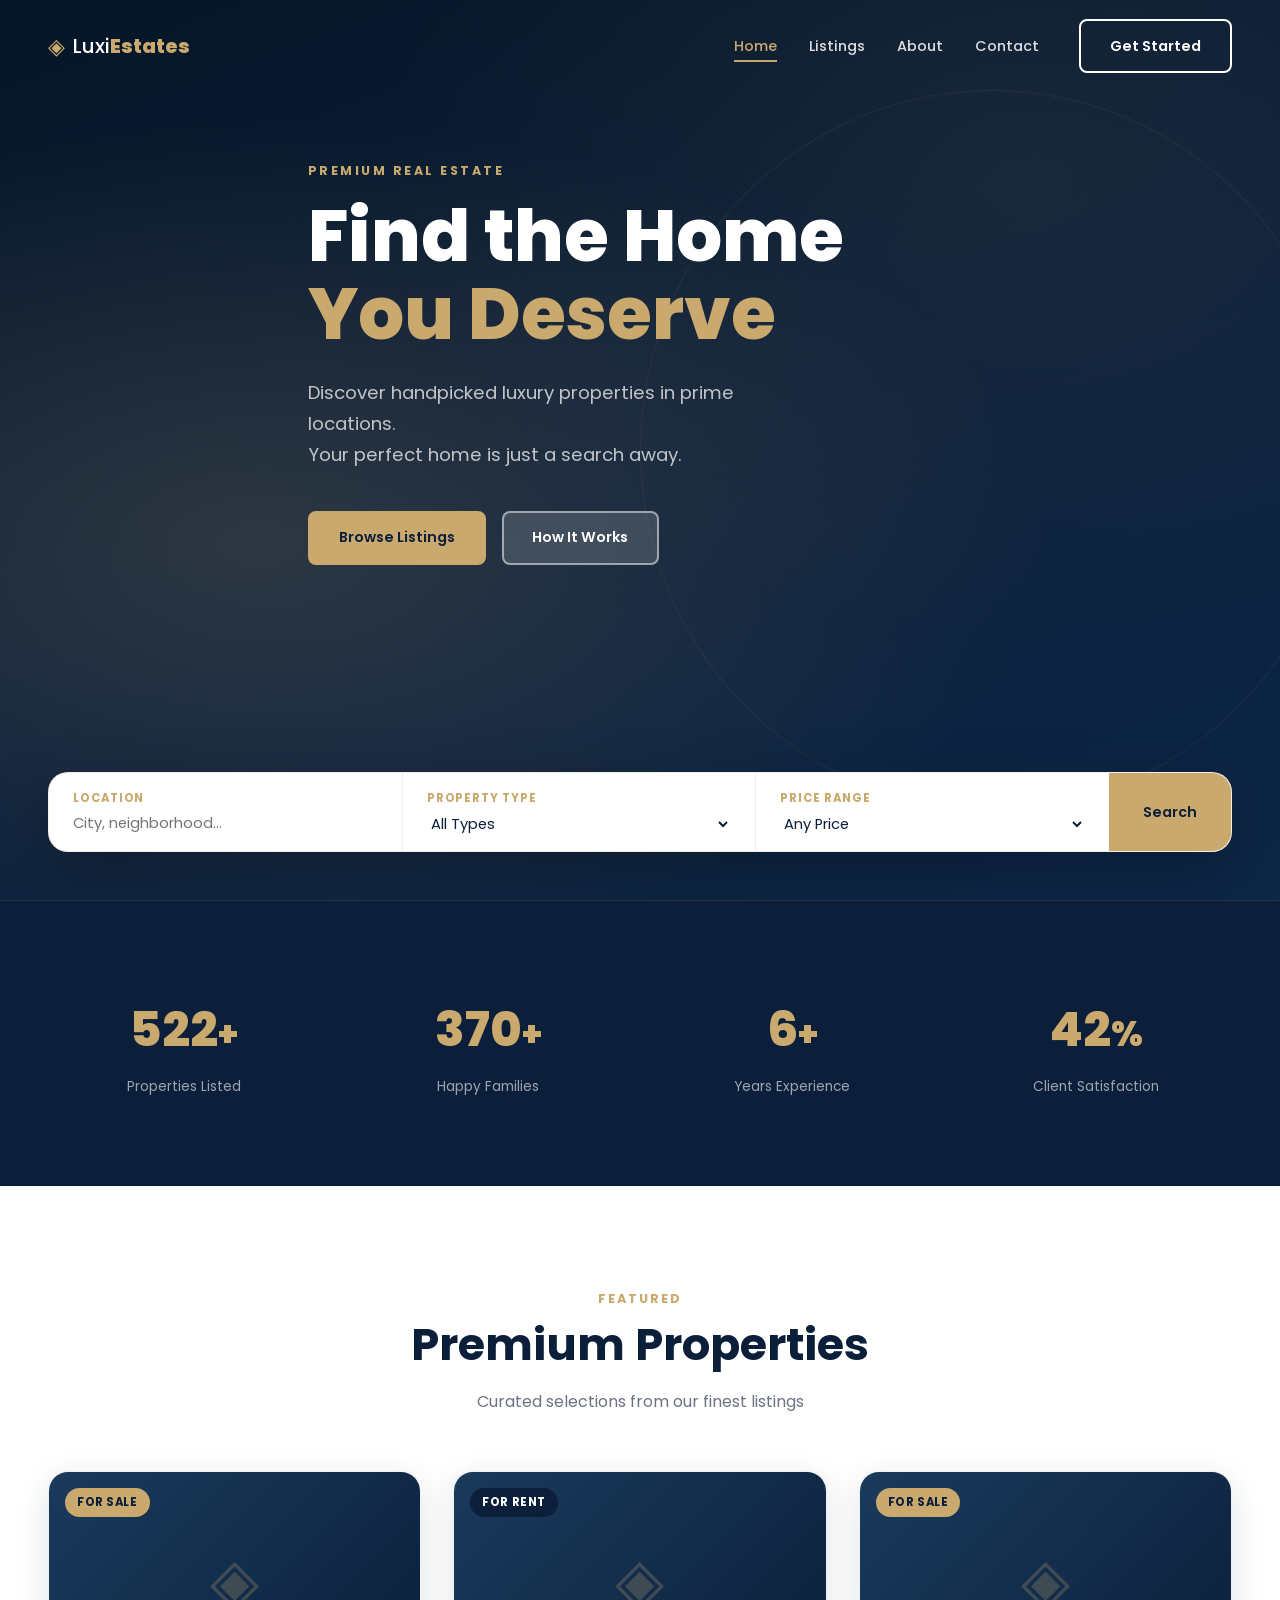
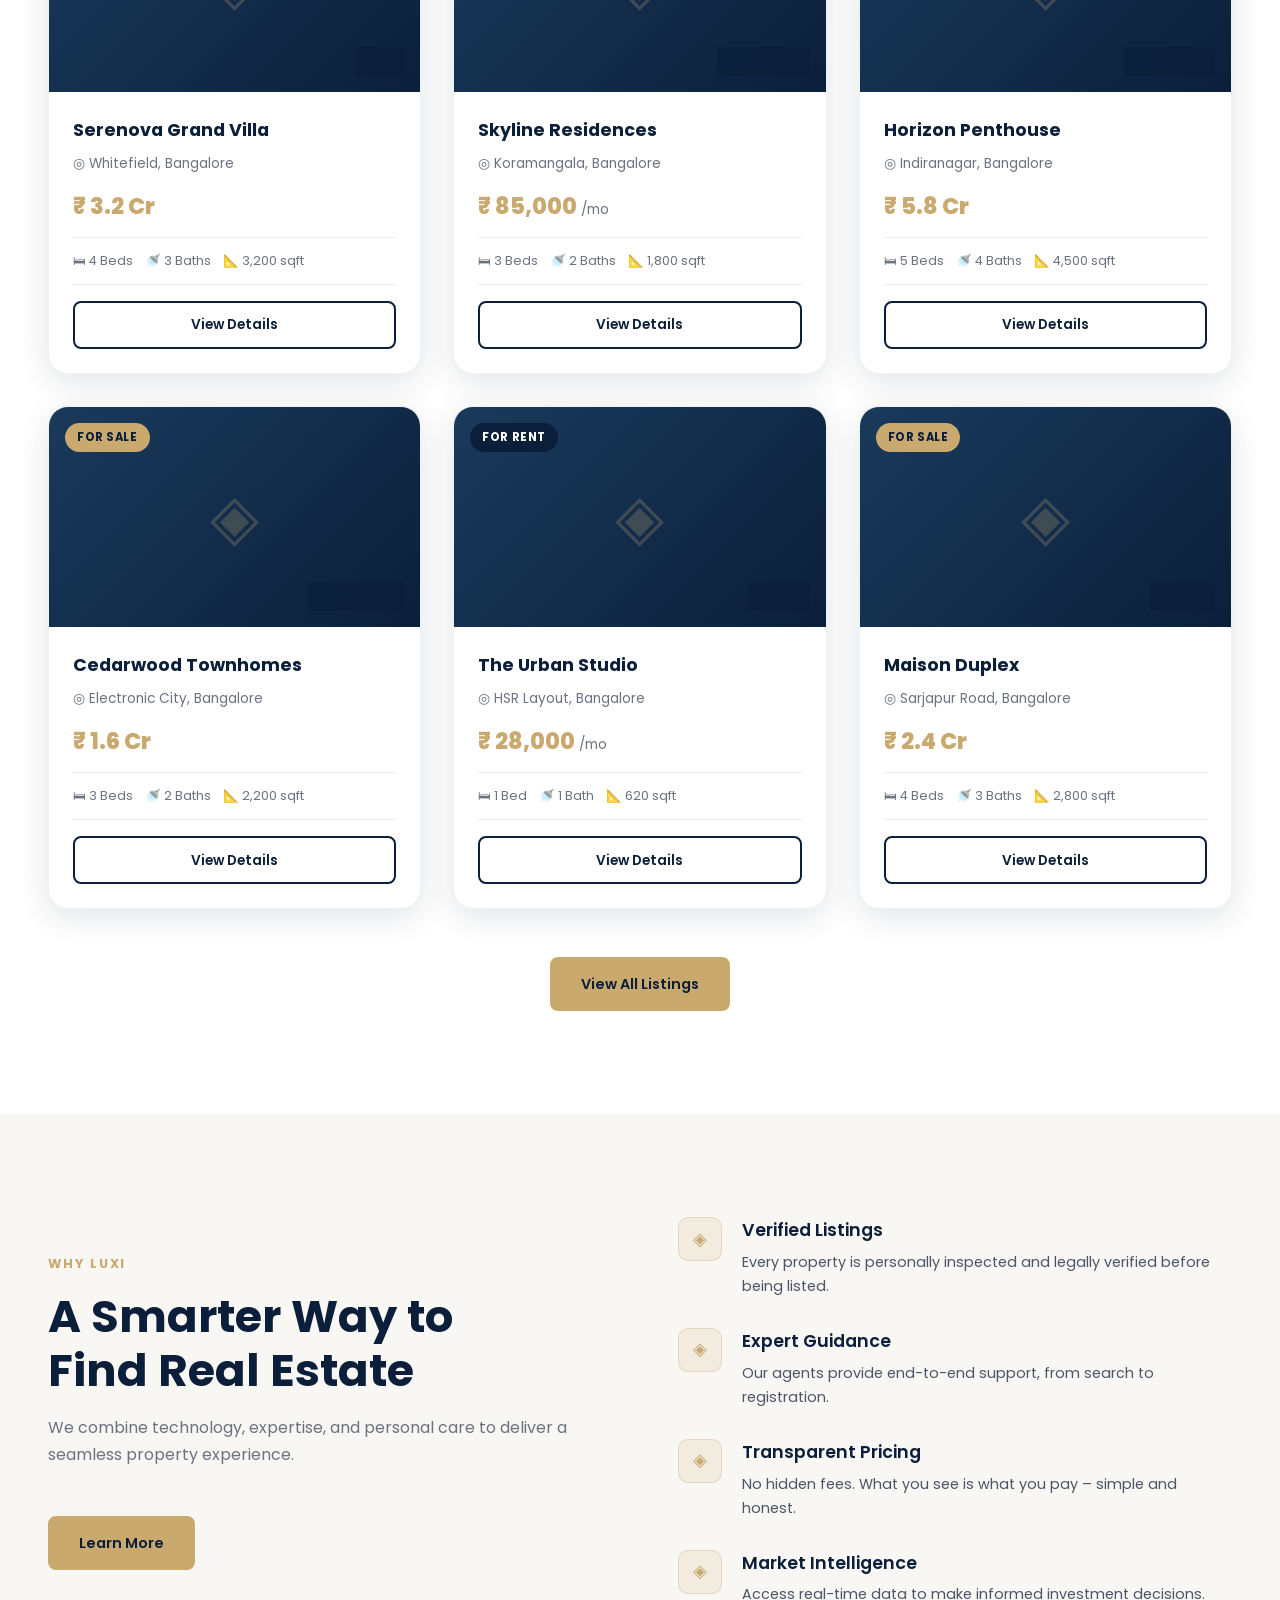
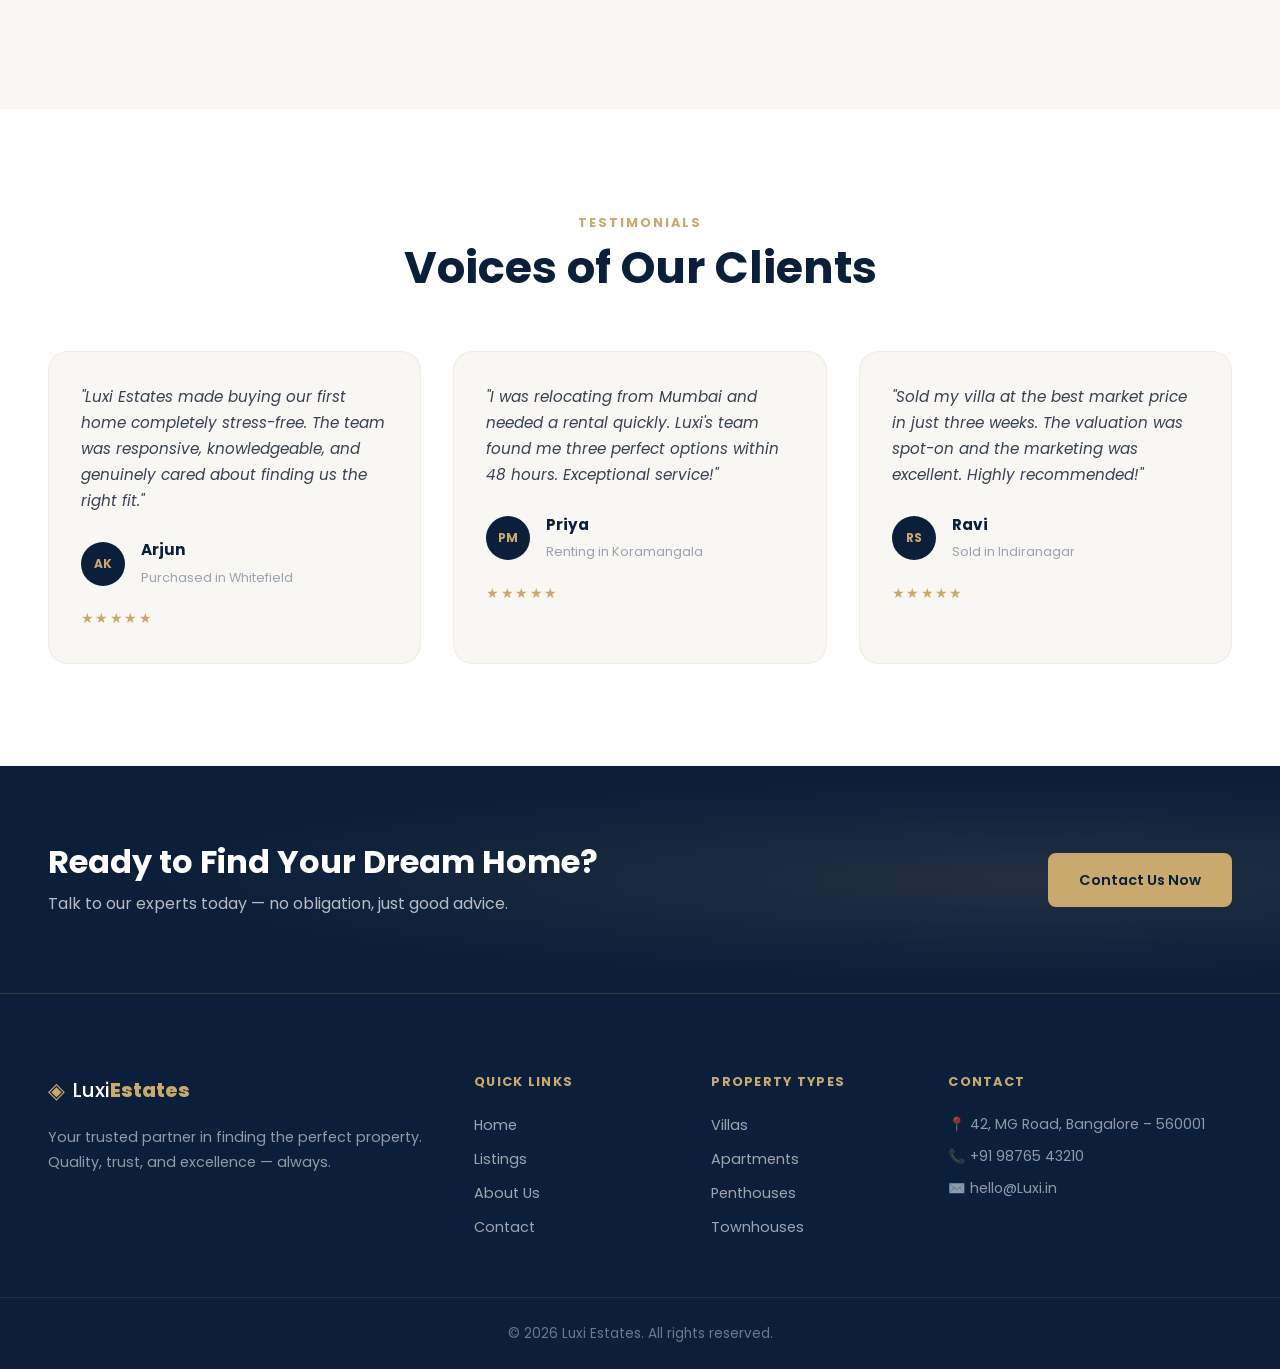
==== index.html @ d717db20 "first commit" ====
<!DOCTYPE html>
<html lang="en">
<head>
  <meta charset="UTF-8" />
  <meta name="viewport" content="width=device-width, initial-scale=1.0" />
  <title>Luxi Estates – Find Your Dream Home</title>
  <link rel="stylesheet" href="css/style.css" />
  <link rel="stylesheet" href="css/home.css" />
  <link href="https://fonts.googleapis.com/css2?family=Poppins:wght@300;400;500;600;700;800&display=swap" rel="stylesheet" />
</head>
<body>

  <header class="header" id="header">
    <div class="container header__inner">
      <a href="index.html" class="logo">
        <span class="logo__icon">◈</span>
        <span class="logo__text">Luxi<strong>Estates</strong></span>
      </a>
      <nav class="nav" id="nav">
        <a href="index.html" class="nav__link active">Home</a>
        <a href="listings.html" class="nav__link">Listings</a>
        <a href="about.html" class="nav__link">About</a>
        <a href="contact.html" class="nav__link">Contact</a>
        <a href="contact.html" class="btn btn--outline nav__cta">Get Started</a>
      </nav>
      <button class="hamburger" id="hamburger" aria-label="Toggle menu">
        <span></span><span></span><span></span>
      </button>
    </div>
  </header>

  <section class="home">
    <div class="homebg">
    </div>
    <div class="container homecontent">
      <p class="home__eyebrow fade-up">Premium Real Estate</p>
      <h1 class="home__title fade-up">Find the Home<br /><em>You Deserve</em></h1>
      <p class="home__sub fade-up">Discover handpicked luxury properties in prime locations.<br />Your perfect home is just a search away.</p>
      <div class="home__actions fade-up">
        <a href="listings.html" class="btn btn--primary">Browse Listings</a>
        <a href="about.html" class="btn btn--ghost">How It Works</a>
      </div>
    </div>
    <div class="home__search fade-up">
      <div class="container">
        <form class="search-bar" onsubmit="handleSearch(event)">
          <div class="search-bar__group">
            <label>Location</label>
            <input type="text" placeholder="City, neighborhood..." />
          </div>
          <div class="search-bar__group">
            <label>Property Type</label>
            <select>
              <option>All Types</option>
              <option>Villa</option>
              <option>Apartment</option>
              <option>Penthouse</option>
              <option>Townhouse</option>
            </select>
          </div>
          <div class="search-bar__group">
            <label>Price Range</label>
            <select>
              <option>Any Price</option>
              <option>Under ₹50L</option>
              <option>₹50L – ₹1Cr</option>
              <option>₹1Cr – ₹3Cr</option>
              <option>Above ₹3Cr</option>
            </select>
          </div>
          <button type="submit" class="btn btn--primary search-bar__btn">Search</button>
        </form>
      </div>
    </div>
  </section>

  <section class="stats">
    <div class="container stats__grid">
      <div class="stat-card fade-up">
        <span class="stat-card__num" data-target="1200">0</span><span class="stat-card__suffix">+</span>
        <p>Properties Listed</p>
      </div>
      <div class="stat-card fade-up">
        <span class="stat-card__num" data-target="850">0</span><span class="stat-card__suffix">+</span>
        <p>Happy Families</p>
      </div>
      <div class="stat-card fade-up">
        <span class="stat-card__num" data-target="15">0</span><span class="stat-card__suffix">+</span>
        <p>Years Experience</p>
      </div>
      <div class="stat-card fade-up">
        <span class="stat-card__num" data-target="98">0</span><span class="stat-card__suffix">%</span>
        <p>Client Satisfaction</p>
      </div>
    </div>
  </section>

  <section class="section featured">
    <div class="container">
      <div class="section__header fade-up">
        <p class="section__eyebrow">Featured</p>
        <h2 class="section__title">Premium Properties</h2>
        <p class="section__sub">Curated selections from our finest listings</p>
      </div>
      <div class="cards-grid">

        <article class="prop-card fade-up">
          <div class="prop-card__img-wrap">
            <img src="images/prop1.jpg" alt="Modern Villa" class="prop-card__img" onerror="this.style.display='none';this.parentElement.classList.add('img-placeholder')" />
            <span class="prop-card__badge">For Sale</span>
            <span class="prop-card__type">Villa</span>
          </div>
          <div class="prop-card__body">
            <h3 class="prop-card__title">Serenova Grand Villa</h3>
            <p class="prop-card__loc">◎ Whitefield, Bangalore</p>
            <p class="prop-card__price">₹ 3.2 Cr</p>
            <div class="prop-card__meta">
              <span>🛏 4 Beds</span>
              <span>🚿 3 Baths</span>
              <span>📐 3,200 sqft</span>
            </div>
            <a href="listings.html" class="btn btn--outline prop-card__btn">View Details</a>
          </div>
        </article>

        <article class="prop-card fade-up">
          <div class="prop-card__img-wrap">
            <img src="images/prop2.jpg" alt="Luxury Apartment" class="prop-card__img" onerror="this.style.display='none';this.parentElement.classList.add('img-placeholder')" />
            <span class="prop-card__badge badge--rent">For Rent</span>
            <span class="prop-card__type">Apartment</span>
          </div>
          <div class="prop-card__body">
            <h3 class="prop-card__title">Skyline Residences</h3>
            <p class="prop-card__loc">◎ Koramangala, Bangalore</p>
            <p class="prop-card__price">₹ 85,000 <span>/mo</span></p>
            <div class="prop-card__meta">
              <span>🛏 3 Beds</span>
              <span>🚿 2 Baths</span>
              <span>📐 1,800 sqft</span>
            </div>
            <a href="listings.html" class="btn btn--outline prop-card__btn">View Details</a>
          </div>
        </article>

        <article class="prop-card fade-up">
          <div class="prop-card__img-wrap">
            <img src="images/prop3.jpg" alt="Penthouse" class="prop-card__img" onerror="this.style.display='none';this.parentElement.classList.add('img-placeholder')" />
            <span class="prop-card__badge">For Sale</span>
            <span class="prop-card__type">Penthouse</span>
          </div>
          <div class="prop-card__body">
            <h3 class="prop-card__title">Horizon Penthouse</h3>
            <p class="prop-card__loc">◎ Indiranagar, Bangalore</p>
            <p class="prop-card__price">₹ 5.8 Cr</p>
            <div class="prop-card__meta">
              <span>🛏 5 Beds</span>
              <span>🚿 4 Baths</span>
              <span>📐 4,500 sqft</span>
            </div>
            <a href="listings.html" class="btn btn--outline prop-card__btn">View Details</a>
          </div>
        </article>

        <article class="prop-card fade-up">
          <div class="prop-card__img-wrap">
            <img src="images/prop4.jpg" alt="Townhouse" class="prop-card__img" onerror="this.style.display='none';this.parentElement.classList.add('img-placeholder')" />
            <span class="prop-card__badge">For Sale</span>
            <span class="prop-card__type">Townhouse</span>
          </div>
          <div class="prop-card__body">
            <h3 class="prop-card__title">Cedarwood Townhomes</h3>
            <p class="prop-card__loc">◎ Electronic City, Bangalore</p>
            <p class="prop-card__price">₹ 1.6 Cr</p>
            <div class="prop-card__meta">
              <span>🛏 3 Beds</span>
              <span>🚿 2 Baths</span>
              <span>📐 2,200 sqft</span>
            </div>
            <a href="listings.html" class="btn btn--outline prop-card__btn">View Details</a>
          </div>
        </article>

        <article class="prop-card fade-up">
          <div class="prop-card__img-wrap">
            <img src="images/prop5.jpg" alt="Studio" class="prop-card__img" onerror="this.style.display='none';this.parentElement.classList.add('img-placeholder')" />
            <span class="prop-card__badge badge--rent">For Rent</span>
            <span class="prop-card__type">Studio</span>
          </div>
          <div class="prop-card__body">
            <h3 class="prop-card__title">The Urban Studio</h3>
            <p class="prop-card__loc">◎ HSR Layout, Bangalore</p>
            <p class="prop-card__price">₹ 28,000 <span>/mo</span></p>
            <div class="prop-card__meta">
              <span>🛏 1 Bed</span>
              <span>🚿 1 Bath</span>
              <span>📐 620 sqft</span>
            </div>
            <a href="listings.html" class="btn btn--outline prop-card__btn">View Details</a>
          </div>
        </article>

        <article class="prop-card fade-up">
          <div class="prop-card__img-wrap">
            <img src="images/prop6.jpg" alt="Duplex" class="prop-card__img" onerror="this.style.display='none';this.parentElement.classList.add('img-placeholder')" />
            <span class="prop-card__badge">For Sale</span>
            <span class="prop-card__type">Duplex</span>
          </div>
          <div class="prop-card__body">
            <h3 class="prop-card__title">Maison Duplex</h3>
            <p class="prop-card__loc">◎ Sarjapur Road, Bangalore</p>
            <p class="prop-card__price">₹ 2.4 Cr</p>
            <div class="prop-card__meta">
              <span>🛏 4 Beds</span>
              <span>🚿 3 Baths</span>
              <span>📐 2,800 sqft</span>
            </div>
            <a href="listings.html" class="btn btn--outline prop-card__btn">View Details</a>
          </div>
        </article>

      </div>
      <div class="section__cta fade-up">
        <a href="listings.html" class="btn btn--primary">View All Listings</a>
      </div>
    </div>
  </section>

  <section class="section why-us">
    <div class="container why-us__inner">
      <div class="why-us__text fade-up">
        <p class="section__eyebrow">Why Luxi</p>
        <h2 class="section__title">A Smarter Way to<br />Find Real Estate</h2>
        <p class="section__sub">We combine technology, expertise, and personal care to deliver a seamless property experience.</p>
        <a href="about.html" class="btn btn--primary" style="margin-top:2rem">Learn More</a>
      </div>
      <div class="why-us__features fade-up">
        <div class="feature">
          <div class="feature__icon">◈</div>
          <div>
            <h4>Verified Listings</h4>
            <p>Every property is personally inspected and legally verified before being listed.</p>
          </div>
        </div>
        <div class="feature">
          <div class="feature__icon">◈</div>
          <div>
            <h4>Expert Guidance</h4>
            <p>Our agents provide end-to-end support, from search to registration.</p>
          </div>
        </div>
        <div class="feature">
          <div class="feature__icon">◈</div>
          <div>
            <h4>Transparent Pricing</h4>
            <p>No hidden fees. What you see is what you pay – simple and honest.</p>
          </div>
        </div>
        <div class="feature">
          <div class="feature__icon">◈</div>
          <div>
            <h4>Market Intelligence</h4>
            <p>Access real-time data to make informed investment decisions.</p>
          </div>
        </div>
      </div>
    </div>
  </section>

  <section class="section testimonials">
    <div class="container">
      <div class="section__header fade-up">
        <p class="section__eyebrow">Testimonials</p>
        <h2 class="section__title">Voices of Our Clients</h2>
      </div>
      <div class="testi-grid fade-up">
        <div class="testi-card">
          <p class="testi-card__quote">"Luxi Estates made buying our first home completely stress-free. The team was responsive, knowledgeable, and genuinely cared about finding us the right fit."</p>
          <div class="testi-card__author">
            <div class="testi-card__avatar">AK</div>
            <div>
              <strong>Arjun</strong>
              <span>Purchased in Whitefield</span>
            </div>
          </div>
          <div class="testi-card__stars">★★★★★</div>
        </div>
        <div class="testi-card">
          <p class="testi-card__quote">"I was relocating from Mumbai and needed a rental quickly. Luxi's team found me three perfect options within 48 hours. Exceptional service!"</p>
          <div class="testi-card__author">
            <div class="testi-card__avatar">PM</div>
            <div>
              <strong>Priya</strong>
              <span>Renting in Koramangala</span>
            </div>
          </div>
          <div class="testi-card__stars">★★★★★</div>
        </div>
        <div class="testi-card">
          <p class="testi-card__quote">"Sold my villa at the best market price in just three weeks. The valuation was spot-on and the marketing was excellent. Highly recommended!"</p>
          <div class="testi-card__author">
            <div class="testi-card__avatar">RS</div>
            <div>
              <strong>Ravi</strong>
              <span>Sold in Indiranagar</span>
            </div>
          </div>
          <div class="testi-card__stars">★★★★★</div>
        </div>
      </div>
    </div>
  </section>

  <section class="cta-banner fade-up">
    <div class="container cta-banner__inner">
      <div>
        <h2>Ready to Find Your Dream Home?</h2>
        <p>Talk to our experts today — no obligation, just good advice.</p>
      </div>
      <a href="contact.html" class="btn btn--primary">Contact Us Now</a>
    </div>
  </section>


  <footer class="footer">
    <div class="container footer__grid">
      <div class="footer__brand">
        <a href="index.html" class="logo logo--light">
          <span class="logo__icon">◈</span>
          <span class="logo__text">Luxi<strong>Estates</strong></span>
        </a>
        <p>Your trusted partner in finding the perfect property. Quality, trust, and excellence — always.</p>
      </div>
      <div class="footer__col">
        <h5>Quick Links</h5>
        <a href="index.html">Home</a>
        <a href="listings.html">Listings</a>
        <a href="about.html">About Us</a>
        <a href="contact.html">Contact</a>
      </div>
      <div class="footer__col">
        <h5>Property Types</h5>
        <a href="listings.html">Villas</a>
        <a href="listings.html">Apartments</a>
        <a href="listings.html">Penthouses</a>
        <a href="listings.html">Townhouses</a>
      </div>
      <div class="footer__col">
        <h5>Contact</h5>
        <p>📍 42, MG Road, Bangalore – 560001</p>
        <p>📞 +91 98765 43210</p>
        <p>✉️ hello@Luxi.in</p>
      </div>
    </div>
    <div class="footer__bottom">
     <p>© 2026 Luxi Estates. All rights reserved.</p>
    </div>
  </footer>

  <script src="js/main.js"></script>
</body>
</html>
---- css/style.css ----
*, *::before, *::after { box-sizing: border-box; margin: 0; padding: 0; }

:root {
  --navy:   #0B1F3A;
  --gold:   #C9A96E;
  --white:  #FFFFFF;
  --navy-80: rgba(11,31,58,0.80);
  --navy-60: rgba(11,31,58,0.60);
  --gold-light: rgba(201,169,110,0.15);
  --gold-dark: #a8854e;
  --shadow: 0 8px 32px rgba(11,31,58,0.12);
  --shadow-lg: 0 16px 48px rgba(11,31,58,0.18);
  --radius: 12px;
  --radius-lg: 20px;
  --transition: 0.3s ease;
}

html { scroll-behavior: smooth; }

body {
  font-family: 'Poppins', sans-serif;
  background: var(--white);
  color: var(--navy);
  font-size: 16px;
  line-height: 1.7;
  overflow-x: hidden;
}

img { display: block; width: 100%; object-fit: cover; }
a { text-decoration: none; color: inherit; }
ul { list-style: none; }


.container {
  width: 100%;
  max-width: 1280px;
  margin-inline: auto;
  padding-inline: clamp(1.25rem, 5vw, 3rem);
}


h1 { font-size: clamp(2.2rem, 5vw, 4rem); font-weight: 800; line-height: 1.1; }
h2 { font-size: clamp(1.8rem, 3.5vw, 2.8rem); font-weight: 700; line-height: 1.2; }
h3 { font-size: clamp(1.25rem, 2.5vw, 1.6rem); font-weight: 600; }
h4 { font-size: 1.1rem; font-weight: 600; }
p  { font-size: 1rem; font-weight: 400; color: #4a5568; }

.btn {
  display: inline-flex;
  align-items: center;
  gap: 0.5rem;
  padding: 0.8rem 1.8rem;
  border-radius: 8px;
  font-family: 'Poppins', sans-serif;
  font-size: 0.9rem;
  font-weight: 600;
  cursor: pointer;
  border: 2px solid transparent;
  transition: background var(--transition), color var(--transition), border-color var(--transition), transform var(--transition), box-shadow var(--transition);
  white-space: nowrap;
}

.btn--primary {
  background: var(--gold);
  color: var(--navy);
  border-color: var(--gold);
}
.btn--primary:hover {
  background: var(--gold-dark);
  border-color: var(--gold-dark);
  transform: translateY(-2px);
  box-shadow: 0 6px 20px rgba(201,169,110,0.35);
}

.btn--outline {
  background: transparent;
  color: var(--navy);
  border-color: var(--navy);
}
.btn--outline:hover {
  background: var(--navy);
  color: var(--white);
  transform: translateY(-2px);
}

.btn--ghost {
  background: rgba(255,255,255,0.15);
  color: var(--white);
  border-color: rgba(255,255,255,0.5);
  backdrop-filter: blur(4px);
}
.btn--ghost:hover {
  background: rgba(255,255,255,0.25);
  transform: translateY(-2px);
}


.header {
  position: fixed;
  top: 0; left: 0; right: 0;
  z-index: 1000;
  padding: 1.2rem 0;
  transition: background var(--transition), padding var(--transition), box-shadow var(--transition);
}
.header.scrolled {
  background: var(--navy);
  padding: 0.75rem 0;
  box-shadow: var(--shadow);
}

.header__inner {
  display: flex;
  align-items: center;
  justify-content: space-between;
  gap: 2rem;
}


.logo {
  display: flex;
  align-items: center;
  gap: 0.5rem;
  color: var(--white);
  font-size: 1.25rem;
  font-weight: 500;
}
.logo strong { font-weight: 800; color: var(--gold); }
.logo__icon { color: var(--gold); font-size: 1.4rem; }
.logo--light { color: var(--white); }


.nav {
  display: flex;
  align-items: center;
  gap: 2rem;
}
.nav__link {
  color: rgba(255,255,255,0.85);
  font-size: 0.9rem;
  font-weight: 500;
  position: relative;
  transition: color var(--transition);
}
.nav__link::after {
  content: '';
  position: absolute;
  bottom: -4px; left: 0;
  width: 0; height: 2px;
  background: var(--gold);
  transition: width var(--transition);
}
.nav__link:hover,
.nav__link.active {
  color: var(--gold);
}
.nav__link:hover::after,
.nav__link.active::after {
  width: 100%;
}
.nav__cta { margin-left: 0.5rem; color: var(--white); border-color: var(--white); }
.nav__cta:hover { background: var(--white); color: var(--navy); }


.hamburger {
  display: none;
  flex-direction: column;
  gap: 5px;
  background: none;
  border: none;
  cursor: pointer;
  padding: 4px;
  z-index: 1100;
}
.hamburger span {
  display: block;
  width: 26px; height: 2px;
  background: var(--white);
  border-radius: 2px;
  transition: transform var(--transition), opacity var(--transition);
}
.hamburger.open span:nth-child(1) { transform: translateY(7px) rotate(45deg); }
.hamburger.open span:nth-child(2) { opacity: 0; }
.hamburger.open span:nth-child(3) { transform: translateY(-7px) rotate(-45deg); }

.section { padding: clamp(4rem, 8vw, 7rem) 0; }

.section__header {
  text-align: center;
  max-width: 640px;
  margin: 0 auto 3.5rem;
}
.section__eyebrow {
  font-size: 0.8rem;
  font-weight: 700;
  letter-spacing: 0.15em;
  text-transform: uppercase;
  color: var(--gold);
  margin-bottom: 0.5rem;
}
.section__title { color: var(--navy); margin-bottom: 1rem; }
.section__sub { color: #6b7280; }
.section__cta { text-align: center; margin-top: 3rem; }

.page-hero {
  background: var(--navy);
  padding: clamp(6rem, 14vw, 10rem) 0 clamp(3rem, 6vw, 5rem);
  text-align: center;
  position: relative;
  overflow: hidden;
}
.page-hero::before {
  content: '';
  position: absolute;
  inset: 0;
  background: radial-gradient(ellipse at 30% 50%, rgba(201,169,110,0.12) 0%, transparent 60%);
}
.page-hero__eyebrow {
  font-size: 0.8rem;
  font-weight: 700;
  letter-spacing: 0.18em;
  text-transform: uppercase;
  color: var(--gold);
  margin-bottom: 0.75rem;
}
.page-hero__title { color: var(--white); margin-bottom: 1rem; }
.page-hero__sub { color: rgba(255,255,255,0.7); max-width: 540px; margin: 0 auto; }

.cards-grid {
  display: grid;
  grid-template-columns: repeat(auto-fill, minmax(310px, 1fr));
  gap: 2rem;
}

.prop-card {
  background: var(--white);
  border-radius: var(--radius-lg);
  overflow: hidden;
  box-shadow: var(--shadow);
  transition: transform var(--transition), box-shadow var(--transition);
  border: 1px solid rgba(11,31,58,0.06);
}
.prop-card:hover {
  transform: translateY(-6px);
  box-shadow: var(--shadow-lg);
}

.prop-card__img-wrap {
  position: relative;
  height: 220px;
  background: linear-gradient(135deg, #1a3a5c, #0B1F3A);
  overflow: hidden;
}
.prop-card__img-wrap.img-placeholder::before {
  content: '◈';
  position: absolute;
  inset: 0;
  display: flex;
  align-items: center;
  justify-content: center;
  font-size: 4rem;
  color: rgba(201,169,110,0.25);
}
.prop-card__img-wrap.img-placeholder {
  display: flex;
  align-items: center;
  justify-content: center;
}
.prop-card__img {
  width: 100%; height: 100%;
  object-fit: cover;
  transition: transform 0.5s ease;
}
.prop-card:hover .prop-card__img { transform: scale(1.05); }

.prop-card__badge {
  position: absolute;
  top: 1rem; left: 1rem;
  background: var(--gold);
  color: var(--navy);
  font-size: 0.72rem;
  font-weight: 700;
  padding: 0.3rem 0.75rem;
  border-radius: 20px;
  text-transform: uppercase;
  letter-spacing: 0.05em;
}
.badge--rent { background: var(--navy); color: var(--white); }

.prop-card__type {
  position: absolute;
  bottom: 1rem; right: 1rem;
  background: rgba(11,31,58,0.75);
  color: var(--white);
  font-size: 0.72rem;
  font-weight: 500;
  padding: 0.3rem 0.75rem;
  border-radius: 20px;
  backdrop-filter: blur(4px);
}

.prop-card__body { padding: 1.5rem; }
.prop-card__title { font-size: 1.1rem; font-weight: 700; color: var(--navy); margin-bottom: 0.4rem; }
.prop-card__loc { font-size: 0.85rem; color: #6b7280; margin-bottom: 0.75rem; }
.prop-card__price {
  font-size: 1.4rem;
  font-weight: 800;
  color: var(--gold);
  margin-bottom: 0.75rem;
}
.prop-card__price span { font-size: 0.85rem; font-weight: 400; color: #6b7280; }

.prop-card__meta {
  display: flex;
  gap: 0.75rem;
  flex-wrap: wrap;
  font-size: 0.8rem;
  color: #6b7280;
  padding: 0.75rem 0;
  border-top: 1px solid rgba(11,31,58,0.08);
  border-bottom: 1px solid rgba(11,31,58,0.08);
  margin-bottom: 1rem;
}

.prop-card__btn {
  width: 100%;
  justify-content: center;
  font-size: 0.85rem;
  padding: 0.65rem 1rem;
}
.prop-card__btn:hover { background: var(--navy); color: var(--white); border-color: var(--navy); }


.cta-banner {
  background: var(--navy);
  padding: clamp(3rem, 6vw, 5rem) 0;
  position: relative;
  overflow: hidden;
}
.cta-banner::before {
  content: '';
  position: absolute;
  inset: 0;
  background: radial-gradient(ellipse at 80% 50%, rgba(201,169,110,0.12) 0%, transparent 60%);
}
.cta-banner__inner {
  display: flex;
  align-items: center;
  justify-content: space-between;
  gap: 2rem;
  flex-wrap: wrap;
  position: relative;
}
.cta-banner h2 { color: var(--white); font-size: clamp(1.4rem, 3vw, 2rem); }
.cta-banner p { color: rgba(255,255,255,0.7); margin-top: 0.5rem; }


.footer {
  background: var(--navy);
  padding: clamp(3rem, 6vw, 5rem) 0 0;
  border-top: 1px solid rgba(201,169,110,0.2);
}
.footer__grid {
  display: grid;
  grid-template-columns: 2fr 1fr 1fr 1.5fr;
  gap: 3rem;
  padding-bottom: 3rem;
}
.footer__brand .logo { margin-bottom: 1rem; }
.footer__brand p { color: rgba(255,255,255,0.55); font-size: 0.9rem; }

.footer__col h5 {
  color: var(--gold);
  font-size: 0.8rem;
  font-weight: 700;
  letter-spacing: 0.1em;
  text-transform: uppercase;
  margin-bottom: 1.25rem;
}
.footer__col a {
  display: block;
  color: rgba(255,255,255,0.6);
  font-size: 0.9rem;
  margin-bottom: 0.6rem;
  transition: color var(--transition);
}
.footer__col a:hover { color: var(--gold); }
.footer__col p { color: rgba(255,255,255,0.55); font-size: 0.88rem; margin-bottom: 0.5rem; }

.footer__bottom {
  border-top: 1px solid rgba(255,255,255,0.08);
  padding: 1.5rem 0;
  text-align: center;
}
.footer__bottom p { color: rgba(255,255,255,0.4); font-size: 0.85rem; }

.fade-up {
  opacity: 0;
  transform: translateY(28px);
  transition: opacity 0.6s ease, transform 0.6s ease;
}
.fade-up.visible {
  opacity: 1;
  transform: translateY(0);
}
.fade-up:nth-child(2) { transition-delay: 0.1s; }
.fade-up:nth-child(3) { transition-delay: 0.2s; }
.fade-up:nth-child(4) { transition-delay: 0.3s; }
.fade-up:nth-child(5) { transition-delay: 0.15s; }

@media (max-width: 1024px) {
  .footer__grid { grid-template-columns: 1fr 1fr; gap: 2rem; }
}

@media (max-width: 900px) {
  .cards-grid { grid-template-columns: repeat(auto-fill, minmax(270px, 1fr)); }
}

@media (max-width: 768px) {
  .hamburger { display: flex; }

  .nav {
    position: fixed;
    top: 0; right: -100%;
    width: min(320px, 85vw);
    height: 100vh;
    background: var(--navy);
    flex-direction: column;
    align-items: flex-start;
    padding: 5rem 2rem 2rem;
    gap: 1.5rem;
    transition: right 0.4s ease;
    box-shadow: -8px 0 32px rgba(0,0,0,0.3);
  }
  .nav.open { right: 0; }
  .nav__link { font-size: 1.1rem; }
  .nav__cta { margin-left: 0; width: 100%; justify-content: center; }

  .footer__grid { grid-template-columns: 1fr; gap: 2rem; }
  .cta-banner__inner { flex-direction: column; text-align: center; }
  .page-hero { padding-top: 8rem; }
}

@media (max-width: 480px) {
  .cards-grid { grid-template-columns: 1fr; }
  .prop-card__meta { flex-direction: column; gap: 0.4rem; }
}
---- css/home.css ----
.home {
  position: relative;
  min-height: 100vh;
  display: flex;
  flex-direction: column;
  justify-content: center;
  overflow: hidden;
}

.homebg {
  position: absolute;
  inset: 0;
  background:
    linear-gradient(160deg, #061628 0%, #0B1F3A 50%, #0d2748 100%);
}

.homebg::before {
  content: '';
  position: absolute;
  inset: 0;
  background:
    radial-gradient(ellipse at 20% 60%, rgba(201,169,110,0.18) 0%, transparent 55%),
    radial-gradient(ellipse at 80% 20%, rgba(201,169,110,0.08) 0%, transparent 45%);
}

.homebg::after {
  content: '';
  position: absolute;
  right: -5%;
  top: 10%;
  width: 55%;
  height: 80%;
  border: 1px solid rgba(201,169,110,0.08);
  border-radius: 50%;
  pointer-events: none;
}

.home__overlay {
  position: absolute;
  inset: 0;
  background: linear-gradient(to bottom, transparent 60%, rgba(11,31,58,0.3) 100%);
}

.homecontent {
  position: relative;
  z-index: 2;
  padding-top: clamp(7rem, 14vw, 10rem);
  padding-bottom: 2rem;
  max-width: 760px;
}

.home__eyebrow {
  font-size: 0.78rem;
  font-weight: 700;
  letter-spacing: 0.2em;
  text-transform: uppercase;
  color: var(--gold);
  margin-bottom: 1rem;
  opacity: 0;
  animation: fadeUp 0.7s 0.2s forwards;
}

.home__title {
  font-size: clamp(2.5rem, 6vw, 4.5rem);
  font-weight: 800;
  color: var(--white);
  line-height: 1.08;
  margin-bottom: 1.5rem;
  opacity: 0;
  animation: fadeUp 0.7s 0.35s forwards;
}
.home__title em {
  font-style: normal;
  color: var(--gold);
}

.home__sub {
  font-size: clamp(1rem, 2vw, 1.15rem);
  color: rgba(255,255,255,0.72);
  max-width: 500px;
  margin-bottom: 2.5rem;
  opacity: 0;
  animation: fadeUp 0.7s 0.5s forwards;
}

.home__actions {
  display: flex;
  gap: 1rem;
  flex-wrap: wrap;
  opacity: 0;
  animation: fadeUp 0.7s 0.65s forwards;
}


.home__search {
  position: relative;
  z-index: 2;
  margin-top: auto;
  padding-bottom: 3rem;
  opacity: 0;
  animation: fadeUp 0.7s 0.8s forwards;
}

.search-bar {
  display: flex;
  gap: 0;
  background: var(--white);
  border-radius: var(--radius-lg);
  overflow: hidden;
  box-shadow: 0 20px 60px rgba(0,0,0,0.25);
  border: 1px solid rgba(201,169,110,0.2);
  flex-wrap: wrap;
}

.search-bar__group {
  flex: 1;
  min-width: 180px;
  padding: 1rem 1.5rem;
  border-right: 1px solid rgba(11,31,58,0.08);
  display: flex;
  flex-direction: column;
  gap: 0.25rem;
}
.search-bar__group:last-of-type { border-right: none; }

.search-bar__group label {
  font-size: 0.72rem;
  font-weight: 700;
  letter-spacing: 0.08em;
  text-transform: uppercase;
  color: var(--gold);
}

.search-bar__group input,
.search-bar__group select {
  border: none;
  outline: none;
  font-family: 'Poppins', sans-serif;
  font-size: 0.92rem;
  color: var(--navy);
  background: transparent;
  cursor: pointer;
}

.search-bar__btn {
  border-radius: 0;
  padding: 1.2rem 2rem;
  font-size: 0.9rem;
}

.stats {
  padding: clamp(2.5rem, 5vw, 4rem) 0;
  background: var(--navy);
  border-top: 1px solid rgba(201,169,110,0.15);
}

.stats__grid {
  display: grid;
  grid-template-columns: repeat(4, 1fr);
  gap: 2rem;
  text-align: center;
}

.stat-card { padding: 1.5rem 1rem; }
.stat-card__num {
  font-size: clamp(2rem, 4vw, 3rem);
  font-weight: 800;
  color: var(--gold);
}
.stat-card__suffix {
  font-size: clamp(1.5rem, 3vw, 2.2rem);
  font-weight: 800;
  color: var(--gold);
}
.stat-card p {
  font-size: 0.85rem;
  color: rgba(255,255,255,0.6);
  margin-top: 0.25rem;
}

.why-us {
  background: #f9f7f4;
}
.why-us__inner {
  display: grid;
  grid-template-columns: 1fr 1fr;
  gap: clamp(3rem, 6vw, 6rem);
  align-items: center;
}
.why-us__text .section__title { text-align: left; }
.why-us__text .section__eyebrow { text-align: left; }
.why-us__text p { margin-bottom: 1rem; }

.why-us__features { display: flex; flex-direction: column; gap: 1.75rem; }

.feature {
  display: flex;
  gap: 1.25rem;
  align-items: flex-start;
}
.feature__icon {
  width: 44px; height: 44px;
  flex-shrink: 0;
  background: var(--gold-light);
  border: 1px solid rgba(201,169,110,0.3);
  border-radius: 10px;
  display: flex;
  align-items: center;
  justify-content: center;
  font-size: 1.1rem;
  color: var(--gold);
  margin-top: 0.1rem;
}
.feature h4 { margin-bottom: 0.25rem; }
.feature p { font-size: 0.9rem; }

.testimonials { background: var(--white); }

.testi-grid {
  display: grid;
  grid-template-columns: repeat(3, 1fr);
  gap: 2rem;
}

.testi-card {
  background: #f9f7f4;
  border-radius: var(--radius-lg);
  padding: 2rem;
  position: relative;
  border: 1px solid rgba(201,169,110,0.15);
  transition: transform var(--transition), box-shadow var(--transition);
}
.testi-card:hover {
  transform: translateY(-4px);
  box-shadow: var(--shadow);
}

.testi-card__quote {
  font-size: 0.95rem;
  color: #374151;
  line-height: 1.7;
  margin-bottom: 1.5rem;
  font-style: italic;
}

.testi-card__author {
  display: flex;
  align-items: center;
  gap: 1rem;
  margin-bottom: 1rem;
}

.testi-card__avatar {
  width: 44px; height: 44px;
  border-radius: 50%;
  background: var(--navy);
  color: var(--gold);
  display: flex;
  align-items: center;
  justify-content: center;
  font-size: 0.75rem;
  font-weight: 700;
  flex-shrink: 0;
}

.testi-card__author strong {
  display: block;
  font-size: 0.95rem;
  color: var(--navy);
}
.testi-card__author span {
  font-size: 0.8rem;
  color: #9ca3af;
}

.testi-card__stars {
  color: var(--gold);
  font-size: 0.9rem;
  letter-spacing: 0.1em;
}

@keyframes fadeUp {
  from { opacity: 0; transform: translateY(28px); }
  to   { opacity: 1; transform: translateY(0); }
}


@media (max-width: 1024px) {
  .stats__grid { grid-template-columns: repeat(2, 1fr); }
  .why-us__inner { grid-template-columns: 1fr; }
  .testi-grid { grid-template-columns: 1fr 1fr; }
}

@media (max-width: 768px) {
  .search-bar { flex-direction: column; border-radius: var(--radius); }
  .search-bar__group { border-right: none; border-bottom: 1px solid rgba(11,31,58,0.08); }
  .search-bar__btn { border-radius: 0 0 var(--radius) var(--radius); padding: 1rem 2rem; }
  .testi-grid { grid-template-columns: 1fr; }
  .homecontent { padding-top: 9rem; }
}

@media (max-width: 480px) {
  .stats__grid { grid-template-columns: repeat(2, 1fr); }
  .home__actions { flex-direction: column; }
  .home__actions .btn { width: 100%; justify-content: center; }
}
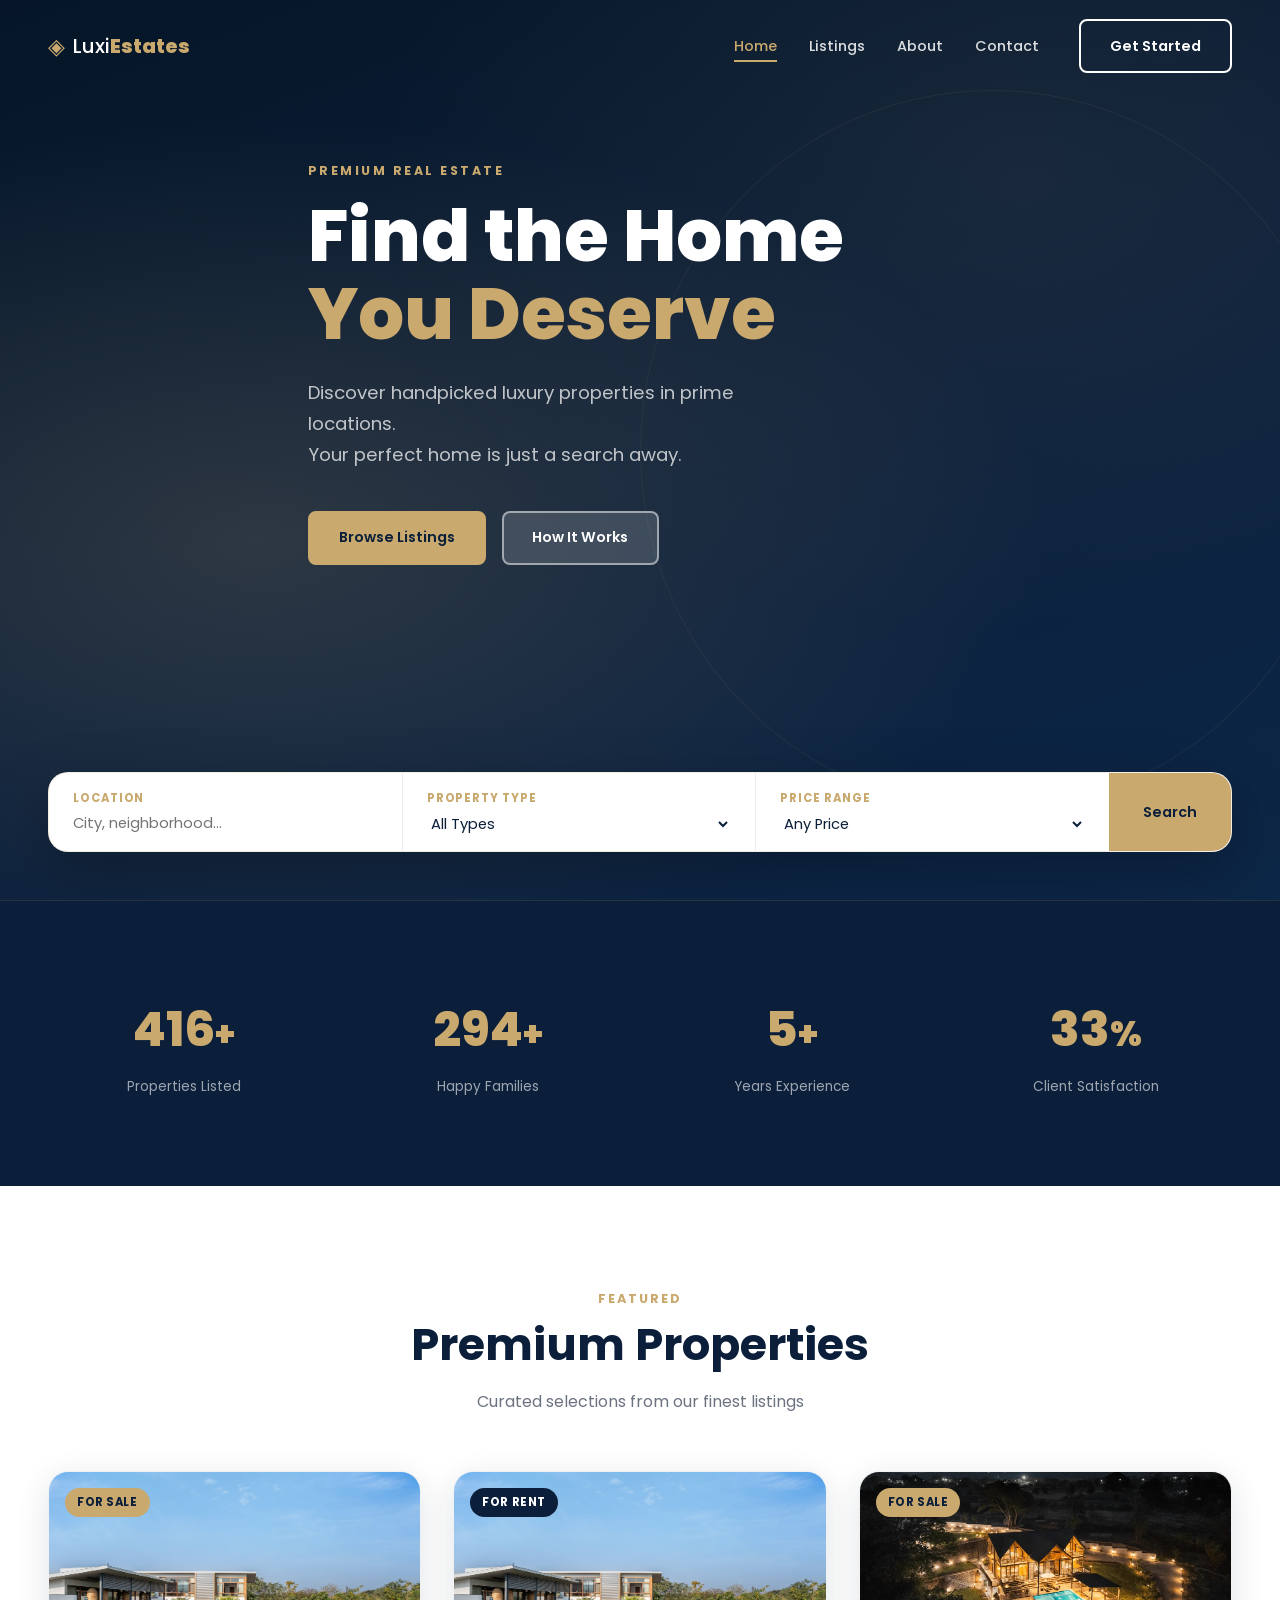
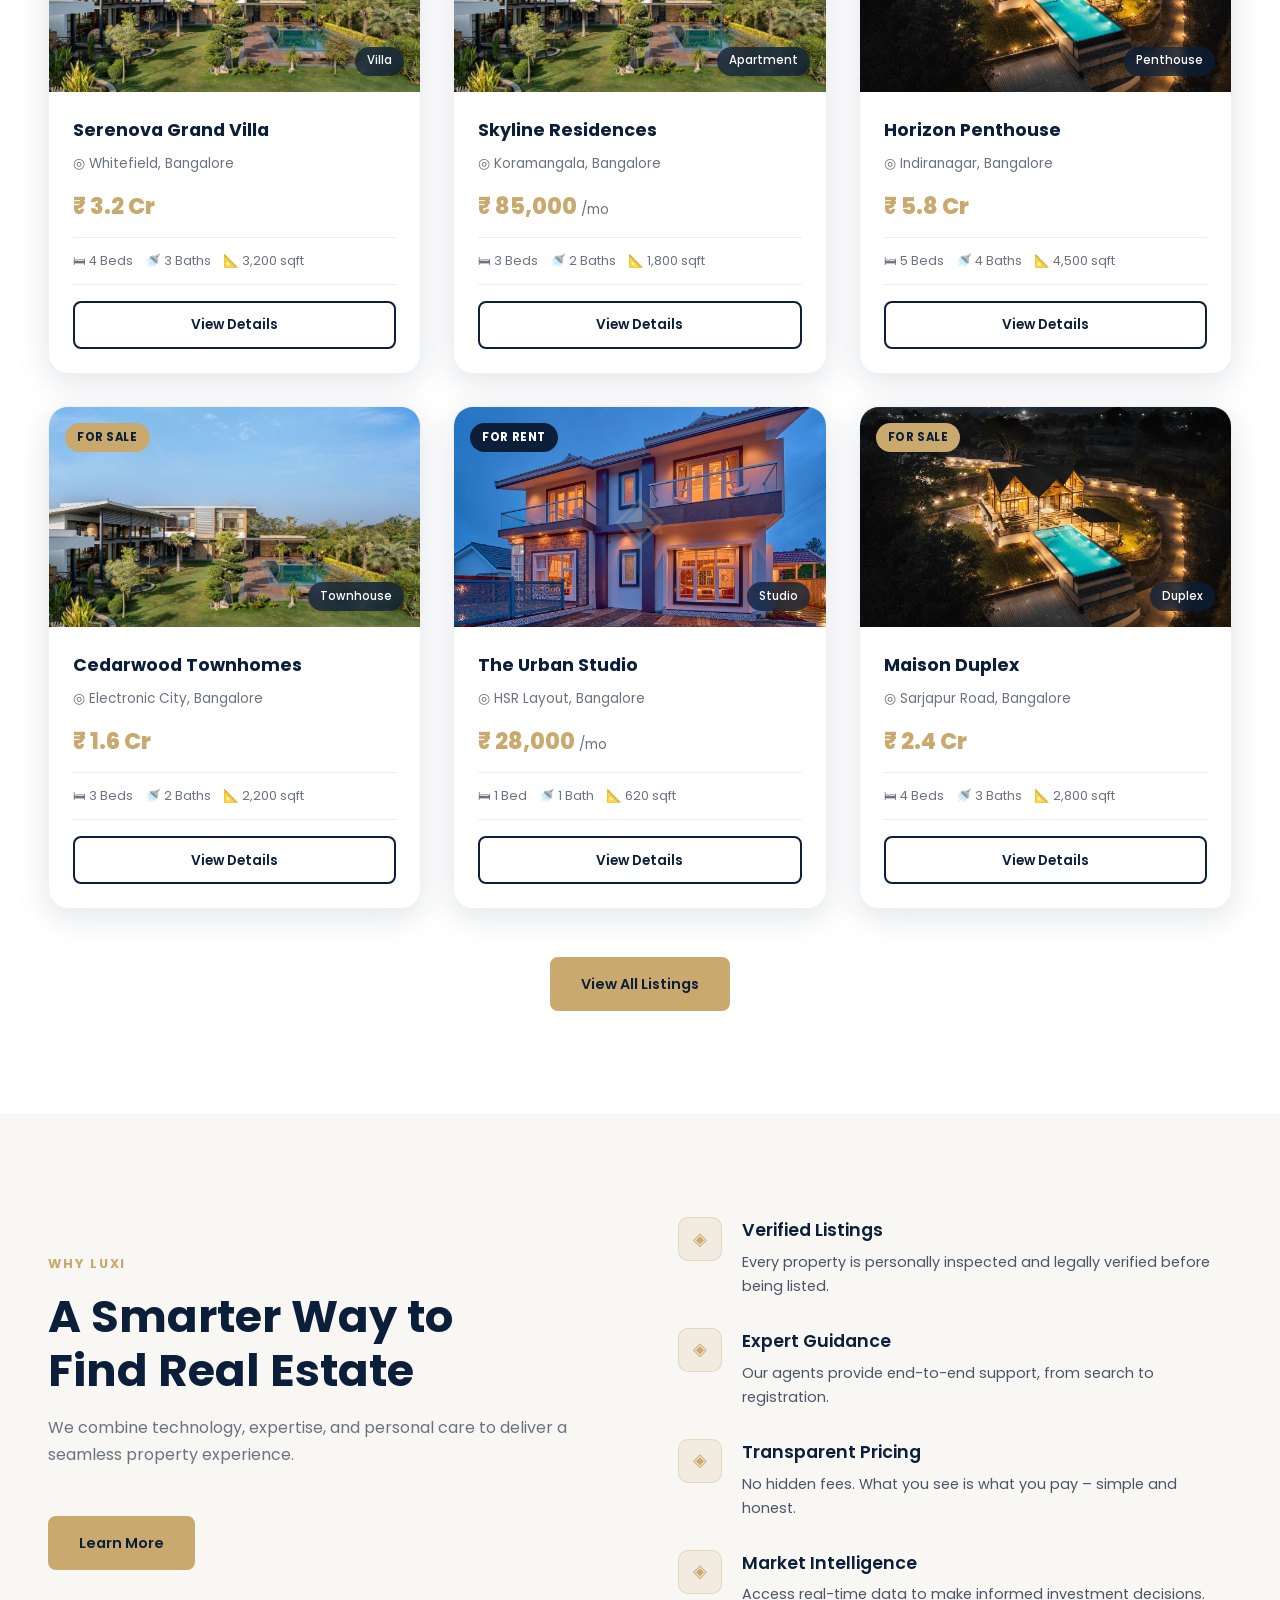
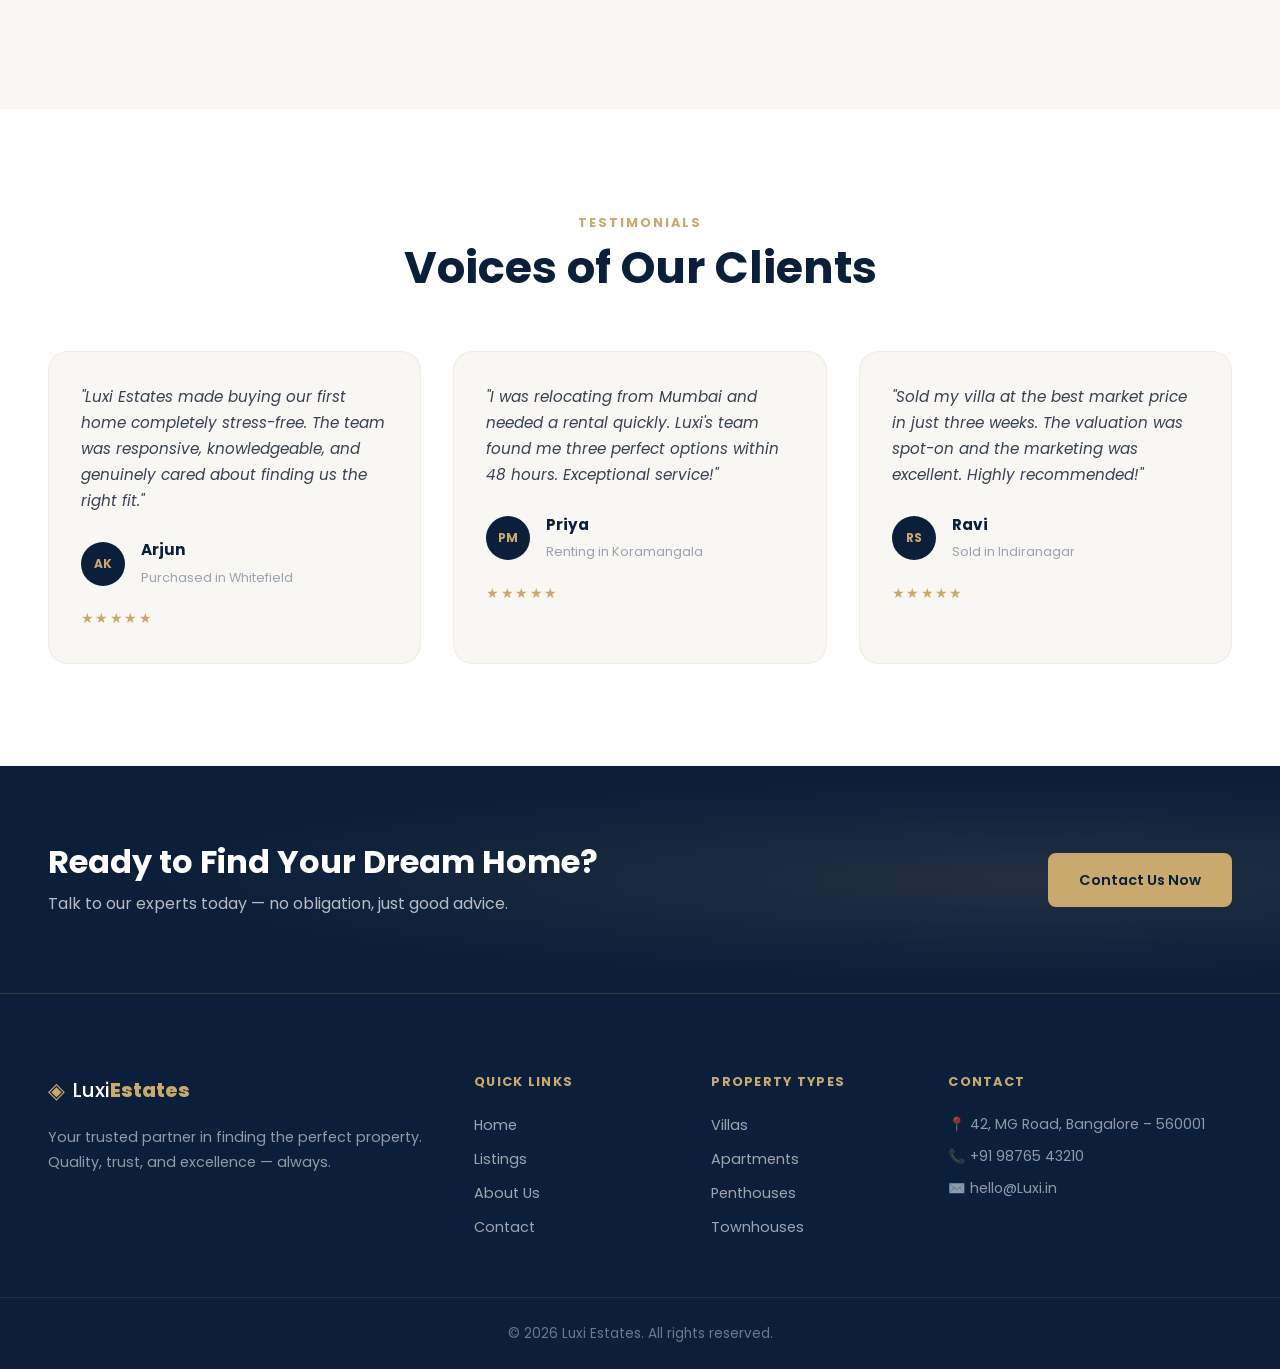
==== commit 8af9ba14: "updated images in home page" ====
--- a/index.html
+++ b/index.html
@@ -106,7 +106,8 @@
 
         <article class="prop-card fade-up">
           <div class="prop-card__img-wrap">
-            <img src="images/prop1.jpg" alt="Modern Villa" class="prop-card__img" onerror="this.style.display='none';this.parentElement.classList.add('img-placeholder')" />
+              <img src="images/v1.jpg" class="prop-card__img">
+        
             <span class="prop-card__badge">For Sale</span>
             <span class="prop-card__type">Villa</span>
           </div>
@@ -125,7 +126,7 @@
 
         <article class="prop-card fade-up">
           <div class="prop-card__img-wrap">
-            <img src="images/prop2.jpg" alt="Luxury Apartment" class="prop-card__img" onerror="this.style.display='none';this.parentElement.classList.add('img-placeholder')" />
+              <img src="images/v1.jpg" class="prop-card__img">
             <span class="prop-card__badge badge--rent">For Rent</span>
             <span class="prop-card__type">Apartment</span>
           </div>
@@ -144,7 +145,7 @@
 
         <article class="prop-card fade-up">
           <div class="prop-card__img-wrap">
-            <img src="images/prop3.jpg" alt="Penthouse" class="prop-card__img" onerror="this.style.display='none';this.parentElement.classList.add('img-placeholder')" />
+      <img src="images/v3.webp" class="prop-card__img">
             <span class="prop-card__badge">For Sale</span>
             <span class="prop-card__type">Penthouse</span>
           </div>
@@ -164,6 +165,7 @@
         <article class="prop-card fade-up">
           <div class="prop-card__img-wrap">
             <img src="images/prop4.jpg" alt="Townhouse" class="prop-card__img" onerror="this.style.display='none';this.parentElement.classList.add('img-placeholder')" />
+            <img src="images/v1.jpg" class="prop-card__img" />
             <span class="prop-card__badge">For Sale</span>
             <span class="prop-card__type">Townhouse</span>
           </div>
@@ -183,6 +185,7 @@
         <article class="prop-card fade-up">
           <div class="prop-card__img-wrap">
             <img src="images/prop5.jpg" alt="Studio" class="prop-card__img" onerror="this.style.display='none';this.parentElement.classList.add('img-placeholder')" />
+             <img src="images/v2.webp" class="prop-card__img" />
             <span class="prop-card__badge badge--rent">For Rent</span>
             <span class="prop-card__type">Studio</span>
           </div>
@@ -203,6 +206,7 @@
           <div class="prop-card__img-wrap">
             <img src="images/prop6.jpg" alt="Duplex" class="prop-card__img" onerror="this.style.display='none';this.parentElement.classList.add('img-placeholder')" />
             <span class="prop-card__badge">For Sale</span>
+             <img src="images/v3.webp" class="prop-card__img" />
             <span class="prop-card__type">Duplex</span>
           </div>
           <div class="prop-card__body">
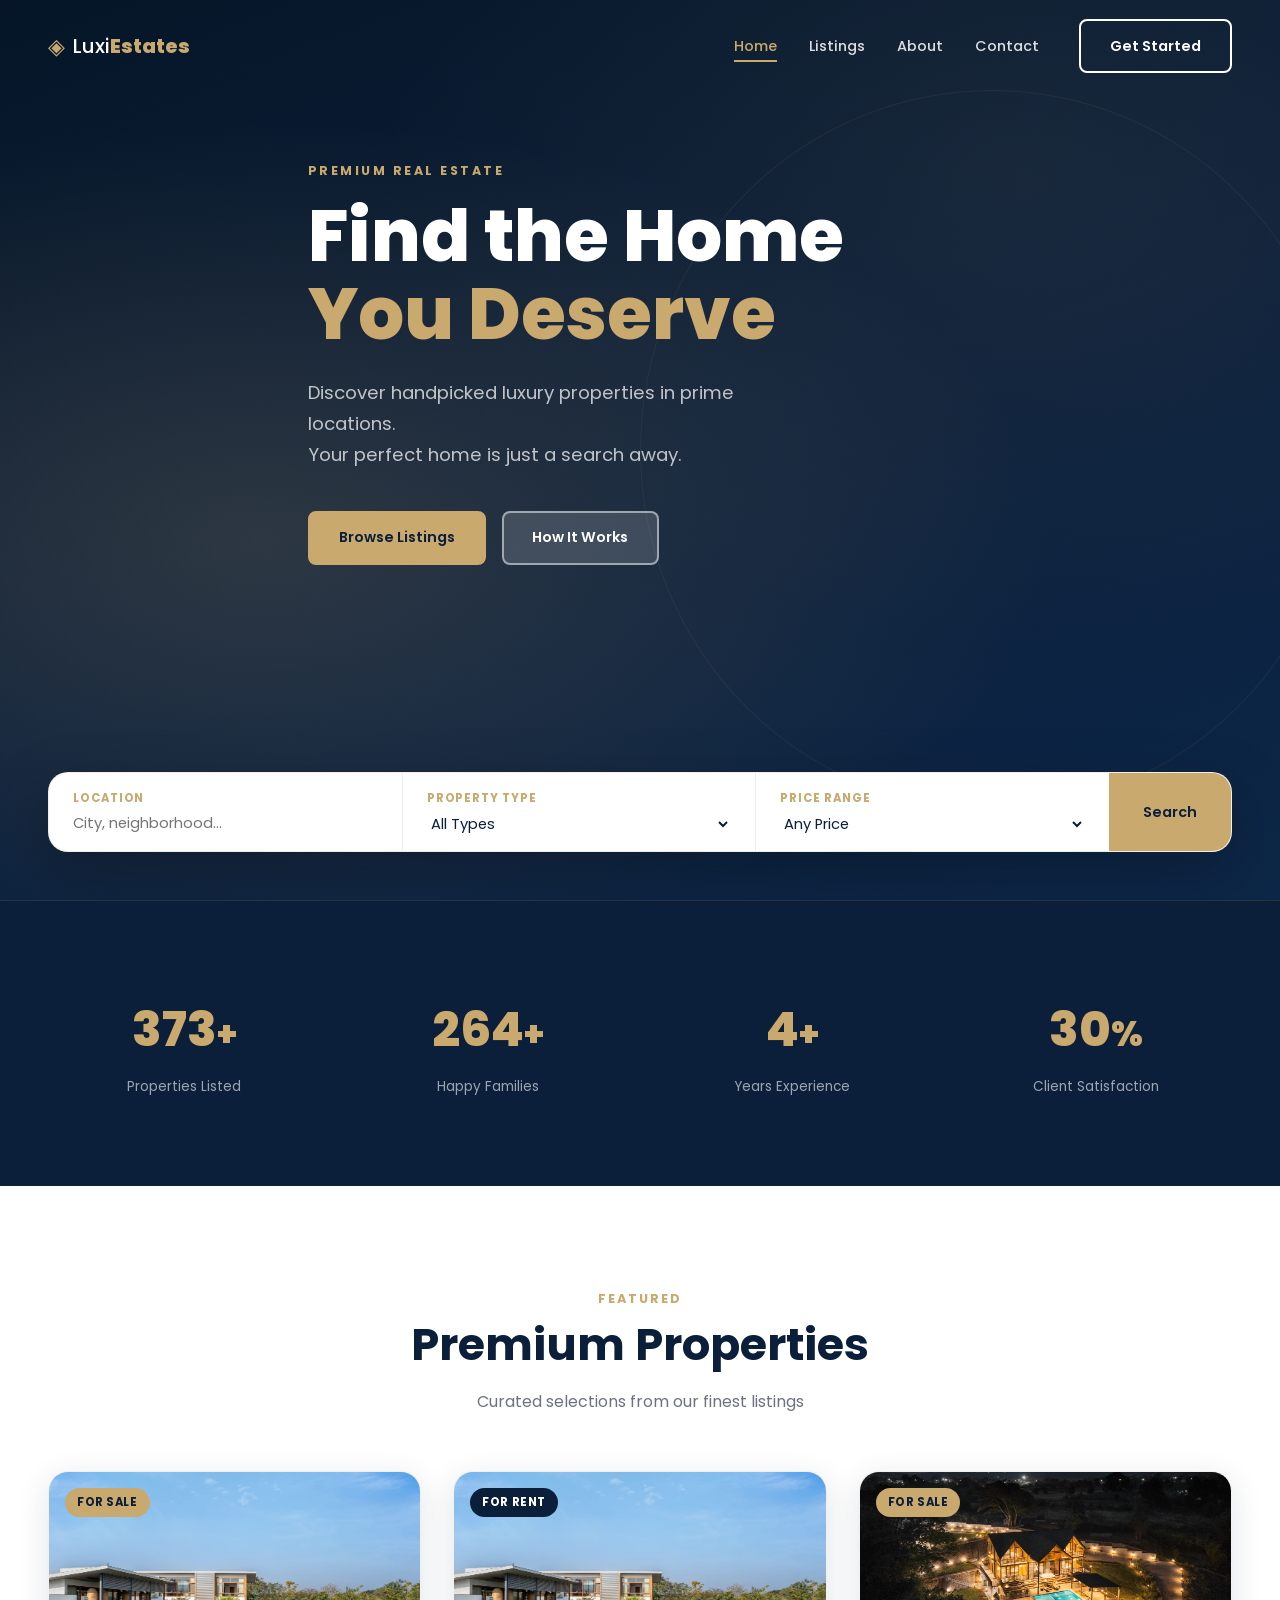
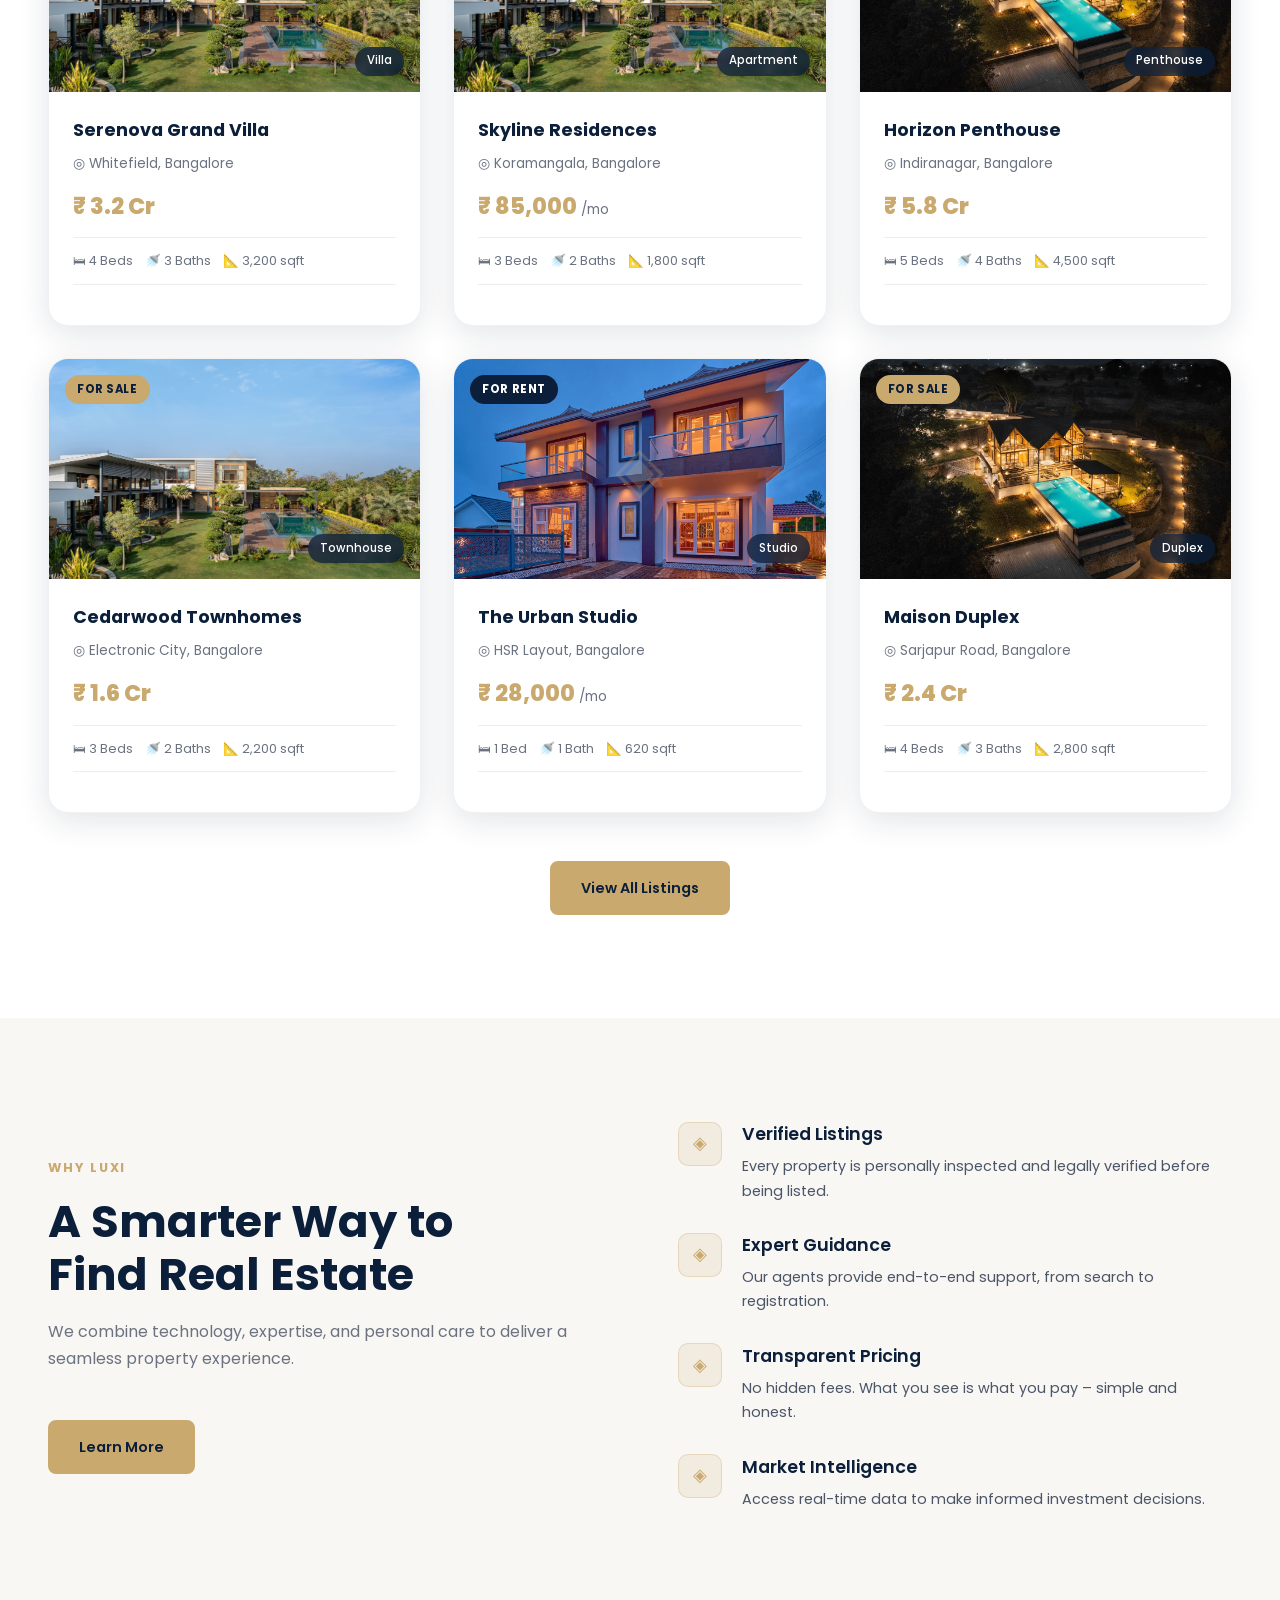
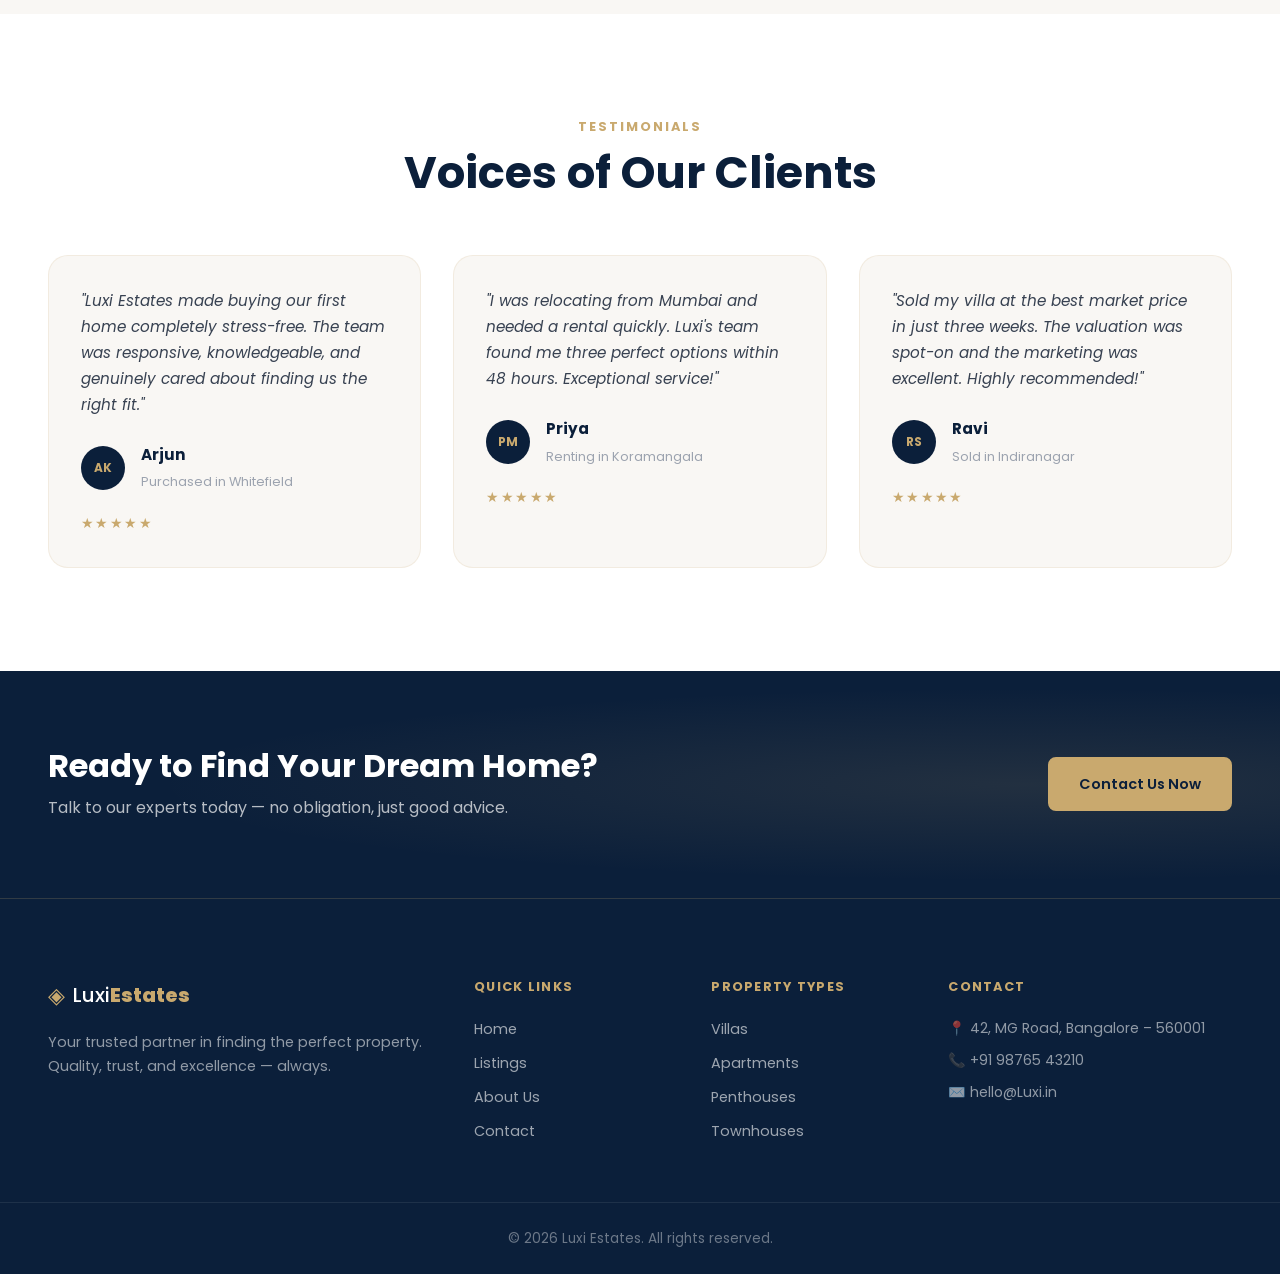
==== commit 93e510c7: "updated code" ====
--- a/index.html
+++ b/index.html
@@ -120,7 +120,7 @@
               <span>🚿 3 Baths</span>
               <span>📐 3,200 sqft</span>
             </div>
-            <a href="listings.html" class="btn btn--outline prop-card__btn">View Details</a>
+   
           </div>
         </article>
 
@@ -139,7 +139,7 @@
               <span>🚿 2 Baths</span>
               <span>📐 1,800 sqft</span>
             </div>
-            <a href="listings.html" class="btn btn--outline prop-card__btn">View Details</a>
+   
           </div>
         </article>
 
@@ -158,7 +158,7 @@
               <span>🚿 4 Baths</span>
               <span>📐 4,500 sqft</span>
             </div>
-            <a href="listings.html" class="btn btn--outline prop-card__btn">View Details</a>
+   
           </div>
         </article>
 
@@ -178,7 +178,7 @@
               <span>🚿 2 Baths</span>
               <span>📐 2,200 sqft</span>
             </div>
-            <a href="listings.html" class="btn btn--outline prop-card__btn">View Details</a>
+   
           </div>
         </article>
 
@@ -198,7 +198,7 @@
               <span>🚿 1 Bath</span>
               <span>📐 620 sqft</span>
             </div>
-            <a href="listings.html" class="btn btn--outline prop-card__btn">View Details</a>
+   
           </div>
         </article>
 
@@ -218,7 +218,7 @@
               <span>🚿 3 Baths</span>
               <span>📐 2,800 sqft</span>
             </div>
-            <a href="listings.html" class="btn btn--outline prop-card__btn">View Details</a>
+   
           </div>
         </article>
 
